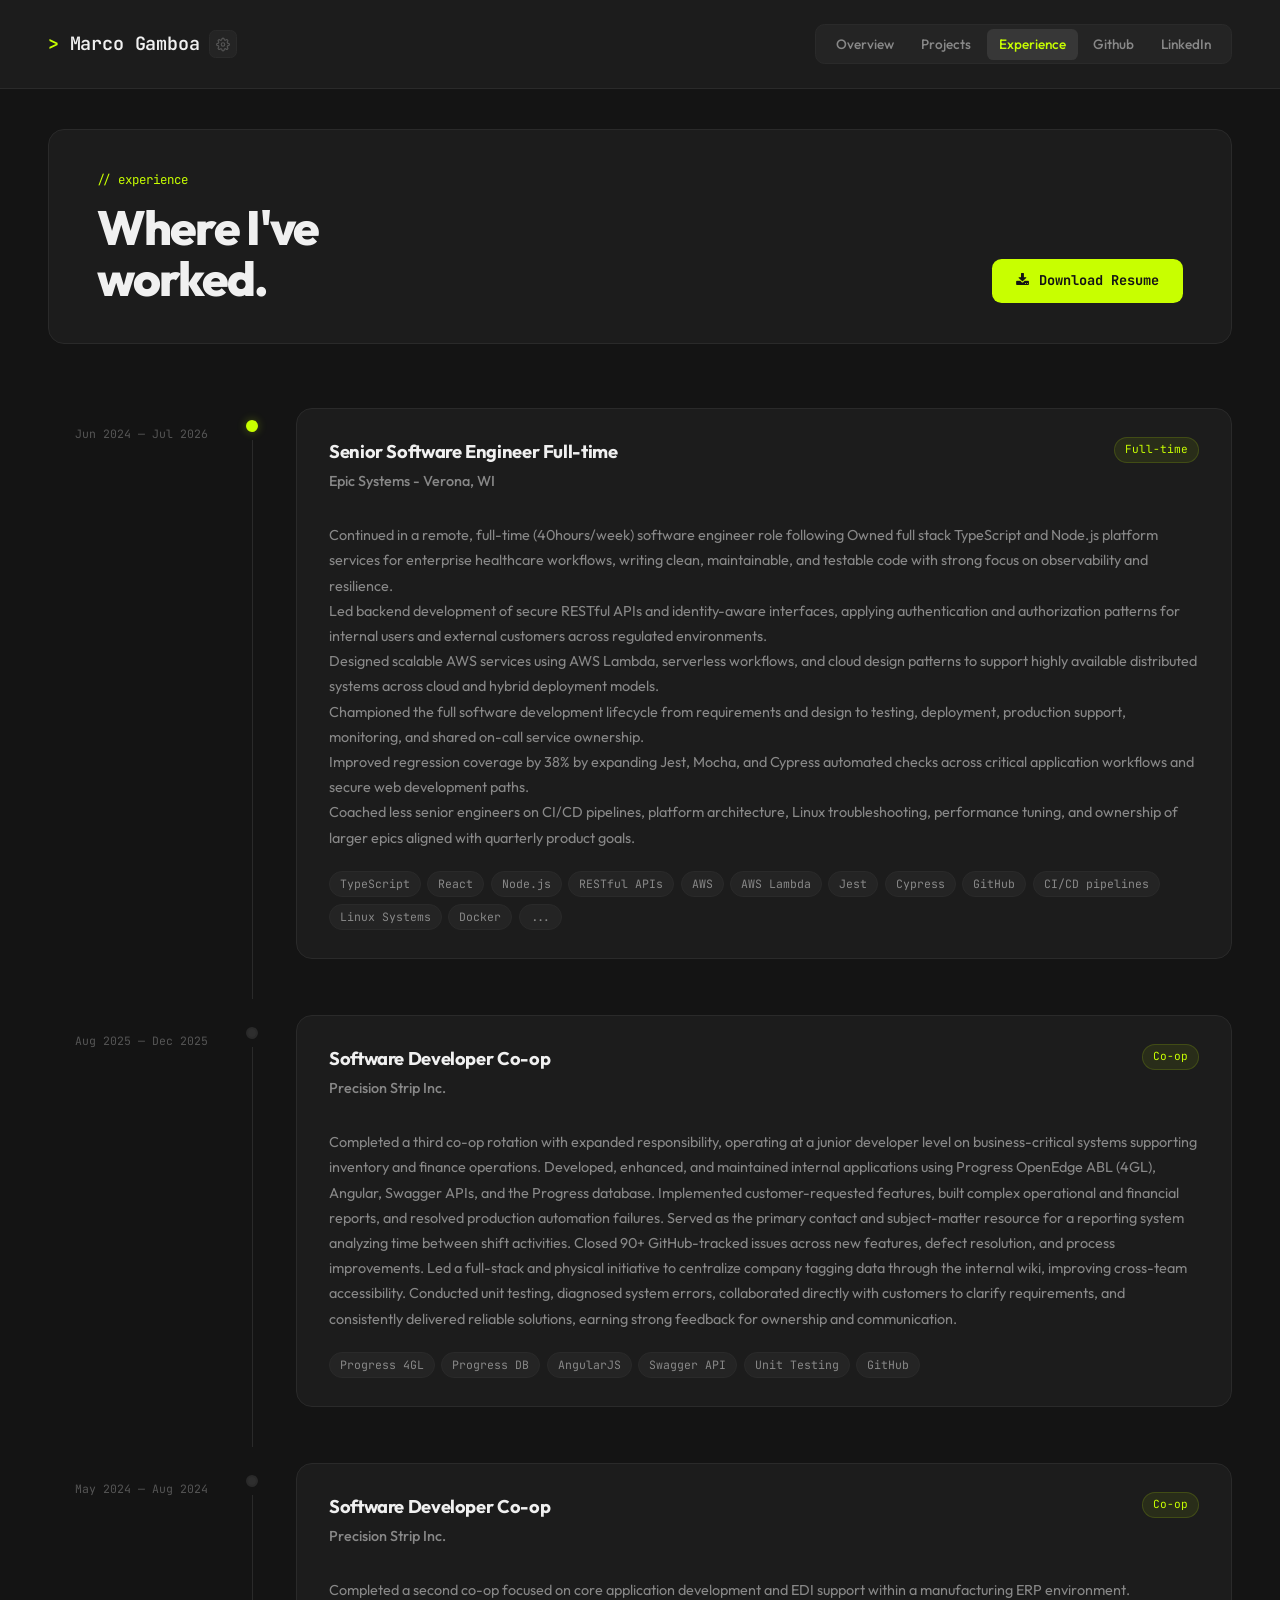
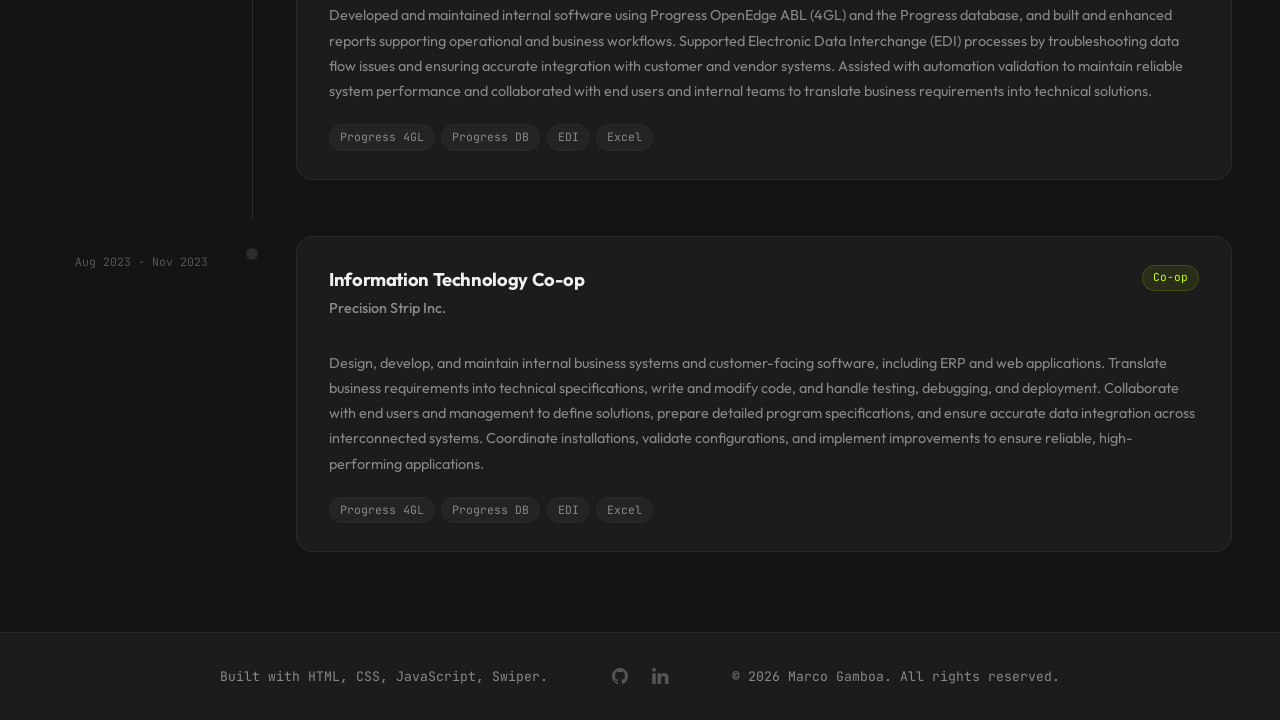
==== experience.html @ a01b095d "initial commit" ====
<!DOCTYPE html>
<html lang="en">
<head>
    <meta charset="UTF-8">
    <meta name="viewport" content="width=device-width, initial-scale=1.0">
    <title>Experience — Marco Gamboa</title>
    <link rel="stylesheet" href="reset.css">
    <link rel="stylesheet" href="style.css">
    <link rel="stylesheet" href="https://cdnjs.cloudflare.com/ajax/libs/font-awesome/4.7.0/css/font-awesome.min.css">
</head>
<body>
    <main>
        <header>
            <h1>Marco Gamboa</h1>
            <nav>
                <ul>
                    <li><a href="index.html">Overview</a></li>
                    <li><a href="projects.html">Projects</a></li>
                    <li><a href="experience.html" class="active">Experience</a></li>
                    <li><a href="https://github.com/techlabs53" target="_blank">Github</a></li>
                    <li><a href="https://www.linkedin.com/in/marco-gamboa-48a4343c7" target="_blank">LinkedIn</a></li>
                </ul>
            </nav>
        </header>

        <section class="experience-page">
            <div class="experience-intro">
                <div>
                    <p class="experience-label">// experience</p>
                    <h2 class="experience-heading">Where I've<br>worked.</h2>
                </div>
                <a href="resume.pdf" download class="resume-btn">
                    <i class="fa fa-download"></i> Download Resume
                </a>
            </div>

            <div class="timeline">

                <div class="timeline-item">
                    <div class="timeline-left">
                        <span class="timeline-date">Jun 2024 — Jul 2026</span>
                    </div>
                    <div class="timeline-connector">
                        <div class="timeline-dot current"></div>
                        <div class="timeline-line"></div>
                    </div>
                    <div class="timeline-right">
                        <div class="timeline-card">
                            <div class="timeline-card-header">
                                <div>
                                    <span class="timeline-date-mobile">Jun 2024 — Jul 2026</span>
                                    <h3 class="job-title">Senior Software Engineer Full-time</h3>
                                    <p class="job-company">Epic Systems - Verona, WI</p>
                                </div>
                                <span class="job-type">Full-time</span>
                            </div>
                            <p class="job-desc">
                                Continued in a remote, full-time (40hours/week) software engineer role following Owned full stack TypeScript and Node.js platform services for enterprise healthcare workflows, writing clean, maintainable, and testable code with strong focus on observability and resilience.
                                <br/>Led backend development of secure RESTful APIs and identity-aware interfaces, applying authentication and authorization patterns for internal users and external customers across regulated environments.
                                <br/>Designed scalable AWS services using AWS Lambda, serverless workflows, and cloud design patterns to support highly available distributed systems across cloud and hybrid deployment models.
                                <br/>Championed the full software development lifecycle from requirements and design to testing, deployment, production support, monitoring, and shared on-call service ownership.
                                <br/>Improved regression coverage by 38% by expanding Jest, Mocha, and Cypress automated checks across critical application workflows and secure web development paths.
                                <br/>Coached less senior engineers on CI/CD pipelines, platform architecture, Linux troubleshooting, performance tuning, and ownership of larger epics aligned with quarterly product goals.
                            </p>
                            <div class="job-tags">
                                <span class="job-tag">TypeScript</span>
                                <span class="job-tag">React</span>
                                <span class="job-tag">Node.js</span>
                                <span class="job-tag">RESTful APIs</span>
                                <span class="job-tag">AWS</span>
                                <span class="job-tag">AWS Lambda</span>
                                <span class="job-tag">Jest</span>
                                <span class="job-tag">Cypress</span>
                                <span class="job-tag">GitHub</span>
                                <span class="job-tag">CI/CD pipelines</span>
                                <span class="job-tag">Linux Systems</span>
                                <span class="job-tag">Docker</span>
                                <span class="job-tag">...</span>
                            </div>
                        </div>
                    </div>
                </div>

                <div class="timeline-item">
                    <div class="timeline-left">
                        <span class="timeline-date">Aug 2025 — Dec 2025</span>
                    </div>
                    <div class="timeline-connector">
                        <div class="timeline-dot"></div>
                        <div class="timeline-line"></div>
                    </div>
                    <div class="timeline-right">
                        <div class="timeline-card">
                            <div class="timeline-card-header">
                                <div>
                                    <span class="timeline-date-mobile">Aug 2025 — Dec 2025</span>
                                    <h3 class="job-title">Software Developer Co-op</h3>
                                    <p class="job-company">Precision Strip Inc.</p>
                                </div>
                                <span class="job-type">Co-op</span>
                            </div>
                            <p class="job-desc">
                                Completed a third co-op rotation with expanded responsibility, operating at a junior developer level on business-critical systems supporting inventory and finance operations. Developed, enhanced, and maintained internal applications using Progress OpenEdge ABL (4GL), Angular, Swagger APIs, and the Progress database. Implemented customer-requested features, built complex operational and financial reports, and resolved production automation failures. Served as the primary contact and subject-matter resource for a reporting system analyzing time between shift activities. Closed 90+ GitHub-tracked issues across new features, defect resolution, and process improvements. Led a full-stack and physical initiative to centralize company tagging data through the internal wiki, improving cross-team accessibility. Conducted unit testing, diagnosed system errors, collaborated directly with customers to clarify requirements, and consistently delivered reliable solutions, earning strong feedback for ownership and communication.
                            </p>
                            <div class="job-tags">
                                <span class="job-tag">Progress 4GL</span>
                                <span class="job-tag">Progress DB</span>
                                <span class="job-tag">AngularJS</span>
                                <span class="job-tag">Swagger API</span>
                                <span class="job-tag">Unit Testing</span>
                                <span class="job-tag">GitHub</span>
                            </div>
                        </div>
                    </div>
                </div>

                <div class="timeline-item">
                    <div class="timeline-left">
                        <span class="timeline-date">May 2024 — Aug 2024</span>
                    </div>
                    <div class="timeline-connector">
                        <div class="timeline-dot"></div>
                        <div class="timeline-line"></div>
                    </div>
                    <div class="timeline-right">
                        <div class="timeline-card">
                            <div class="timeline-card-header">
                                <div>
                                    <span class="timeline-date-mobile">May 2024 — Aug 2024</span>
                                    <h3 class="job-title">Software Developer Co-op</h3>
                                    <p class="job-company">Precision Strip Inc.</p>
                                </div>
                                <span class="job-type">Co-op</span>
                            </div>
                            <p class="job-desc">
                                Completed a second co-op focused on core application development and EDI support within a manufacturing ERP environment. Developed and maintained internal software using Progress OpenEdge ABL (4GL) and the Progress database, and built and enhanced reports supporting operational and business workflows. Supported Electronic Data Interchange (EDI) processes by troubleshooting data flow issues and ensuring accurate integration with customer and vendor systems. Assisted with automation validation to maintain reliable system performance and collaborated with end users and internal teams to translate business requirements into technical solutions.
                            </p>
                            <div class="job-tags">
                                <span class="job-tag">Progress 4GL</span>
                                <span class="job-tag">Progress DB</span>
                                <span class="job-tag">EDI</span>
                                <span class="job-tag">Excel</span>
                            </div>
                        </div>
                    </div>
                </div>

                <div class="timeline-item">
                    <div class="timeline-left">
                        <span class="timeline-date">Aug 2023 - Nov 2023</span>
                    </div>
                    <div class="timeline-connector">
                        <div class="timeline-dot"></div>
                        <div class="timeline-line"></div>
                    </div>
                    <div class="timeline-right">
                        <div class="timeline-card">
                            <div class="timeline-card-header">
                                <div>
                                    <span class="timeline-date-mobile">Aug 2023 - Nov 2023</span>
                                    <h3 class="job-title">Information Technology Co-op</h3>
                                    <p class="job-company">Precision Strip Inc.</p>
                                </div>
                                <span class="job-type">Co-op</span>
                            </div>
                            <p class="job-desc">
                                Design, develop, and maintain internal business systems and customer-facing software, including ERP and web applications. Translate business requirements into technical specifications, write and modify code, and handle testing, debugging, and deployment. Collaborate with end users and management to define solutions, prepare detailed program specifications, and ensure accurate data integration across interconnected systems. Coordinate installations, validate configurations, and implement improvements to ensure reliable, high-performing applications.
                            </p>
                            <div class="job-tags">
                                <span class="job-tag">Progress 4GL</span>
                                <span class="job-tag">Progress DB</span>
                                <span class="job-tag">EDI</span>
                                <span class="job-tag">Excel</span>
                            </div>
                        </div>
                    </div>
                </div>

            </div>
        </section>

        <footer>
            <span>Built with HTML, CSS, JavaScript, Swiper.</span>
            <div class="footer-socials">
                <a href="https://github.com/techlabs53" target="_blank"><i class="fa fa-github"></i></a>
                <a href="https://www.linkedin.com/in/marco-gamboa-48a4343c7" target="_blank"><i class="fa fa-linkedin"></i></a>
            </div>
            <span>© 2026 Marco Gamboa. All rights reserved.</span>
        </footer>
    </main>
    <script src="theme.js"></script>
</body>
</html>
---- style.css ----
/* google fonts */
@import url('https://fonts.googleapis.com/css2?family=JetBrains+Mono:wght@300;400;500;600;700&family=Outfit:wght@300;400;500;600;700;800&display=swap');

/* globals */
:root {
    --background:        #141414;
    --accent-primary:    #1c1c1c;
    --accent-secondary:  #242424;
    --accent-hover:      #2e2e2e;
    --accent-active:     #373737;
    --border:            #2a2a2a;
    --text-primary:      #f0f0f0;
    --text-secondary:    #888888;
    --text-muted:        #555555;
    --highlight:         #c8ff00;   /* sharp lime accent */
    --highlight-dim:     rgba(200, 255, 0, 0.08);
}
*, *::before, *::after { box-sizing: border-box; }

body {
    font-family: 'Outfit', sans-serif;
    background-color: var(--background);
    color: var(--text-primary);
    line-height: 1.6;
    -webkit-font-smoothing: antialiased;
}

/* page load fade */
main {
    animation: pageFade 0.4s ease both;
}
@keyframes pageFade {
    from { opacity: 0; transform: translateY(8px); }
    to   { opacity: 1; transform: translateY(0); }
}

/* header */
header {
    display: flex;
    justify-content: space-between;
    align-items: center;
    padding: 1.5rem 3rem;
    background-color: var(--accent-primary);
    border-bottom: 1px solid var(--border);
    position: sticky;
    top: 0;
    z-index: 100;
    backdrop-filter: blur(10px);
}

header h1 {
    font-family: 'JetBrains Mono', monospace;
    font-size: 1.15rem;
    font-weight: 600;
    letter-spacing: -0.01em;
    color: var(--text-primary);
}

header h1::before {
    content: '> ';
    color: var(--highlight);
}

header nav {
    background-color: var(--accent-secondary);
    padding: 0.4rem 0.5rem;
    border-radius: 0.6rem;
    border: 1px solid var(--border);
}

header ul {
    display: flex;
    gap: 0.2rem;
    align-items: center;
}

header a {
    color: var(--text-secondary);
    text-decoration: none;
    padding: 0.4rem 0.75rem;
    border-radius: 0.4rem;
    font-size: 0.85rem;
    font-weight: 500;
    transition: color 0.15s ease, background 0.15s ease;
}

header a:hover {
    color: var(--text-primary);
    background-color: var(--accent-hover);
}

header a.active {
    color: var(--highlight);
    background-color: var(--accent-active);
}

.header-left {
    display: flex;
    align-items: center;
    gap: 0.6rem;
}

.theme-settings-wrapper {
    position: relative;
}

.theme-settings-btn {
    display: flex;
    align-items: center;
    justify-content: center;
    width: 28px;
    height: 28px;
    border-radius: 0.4rem;
    border: 1px solid var(--border);
    background: var(--accent-secondary);
    color: var(--text-muted);
    cursor: pointer;
    transition: color 0.15s ease, background 0.15s ease, border-color 0.15s ease, transform 0.2s ease;
    flex-shrink: 0;
}

.theme-settings-btn:hover {
    color: var(--text-primary);
    background: var(--accent-hover);
    border-color: var(--text-muted);
}

.theme-settings-btn.active {
    color: var(--highlight);
    background: var(--highlight-dim);
    border-color: var(--highlight);
    transform: rotate(45deg);
}

.theme-panel {
    position: absolute;
    top: calc(100% + 10px);
    left: 0;
    background: var(--accent-primary);
    border: 1px solid var(--border);
    border-radius: 0.75rem;
    padding: 1rem;
    width: 210px;
    box-shadow: 0 16px 40px rgba(0,0,0,0.35);
    z-index: 999;
    opacity: 0;
    transform: translateY(-6px) scale(0.97);
    pointer-events: none;
    transition: opacity 0.18s ease, transform 0.18s ease;
}

.theme-panel.open {
    opacity: 1;
    transform: translateY(0) scale(1);
    pointer-events: all;
}

.theme-panel-label {
    font-family: 'JetBrains Mono', monospace;
    font-size: 0.68rem;
    color: var(--highlight);
    letter-spacing: 0.08em;
    margin-bottom: 0.75rem;
}

.theme-options {
    display: flex;
    flex-direction: column;
    gap: 0.3rem;
}

.theme-option {
    display: flex;
    align-items: center;
    gap: 0.75rem;
    width: 100%;
    padding: 0.55rem 0.65rem;
    border-radius: 0.5rem;
    border: 1px solid transparent;
    background: none;
    cursor: pointer;
    text-align: left;
    transition: background 0.15s ease, border-color 0.15s ease;
    color: var(--text-secondary);
}

.theme-option:hover {
    background: var(--accent-hover);
    color: var(--text-primary);
}

.theme-option.active {
    background: var(--highlight-dim);
    border-color: rgba(200, 255, 0, 0.2);
    color: var(--highlight);
}

.theme-option-icon {
    font-size: 0.95rem;
    width: 18px;
    text-align: center;
    flex-shrink: 0;
    font-family: 'JetBrains Mono', monospace;
    color: inherit;
}

.theme-option-text {
    display: flex;
    flex-direction: column;
    gap: 0.1rem;
}

.theme-option-name {
    font-size: 0.83rem;
    font-weight: 600;
    color: inherit;
    font-family: 'Outfit', sans-serif;
    line-height: 1;
}

.theme-option-desc {
    font-size: 0.68rem;
    color: var(--text-muted);
    font-family: 'JetBrains Mono', monospace;
    letter-spacing: 0.02em;
}

/* about me */
.about-me {
    background-color: var(--accent-primary);
    display: flex;
    align-items: center;
    gap: 4rem;
    margin: 2.5rem 3rem;
    padding: 3rem;
    border-radius: 1rem;
    border: 1px solid var(--border);
}

.about-me img {
    background-color: var(--accent-secondary);
    border-radius: 50%;
    padding: 0.75rem;
    width: 250px;
    height: 250px;
    object-fit: cover;
    flex-shrink: 0;
    border: 2px solid var(--border);
    transition: border-color 0.2s;
}

.about-me-text {
    display: flex;
    flex-direction: column;
    gap: 1rem;
}

.about-me-text h2 {
    font-size: 3rem;
    font-weight: 700;
    letter-spacing: -0.02em;

}

.about-me-text p {
    font-size: 1.25rem;
    color: var(--text-secondary);
    line-height: 1.7;
    margin-bottom: 0;
}

/* skills */
.skills {
    background-color: var(--accent-primary);
    margin: 0 3rem 2.5rem;
    padding: 1.75rem 2rem;
    border-radius: 1rem;
    border: 1px solid var(--border);
}

.skills ul {
    background-color: var(--accent-secondary);
    display: flex;
    justify-content: space-between;
    align-items: center;
    list-style: none;
    padding: 1rem 1.5rem;
    border-radius: 0.75rem;
    font-size: 1.1rem;
    font-family: 'JetBrains Mono', monospace;
    color: var(--highlight);
    border: 1px solid var(--border);
}

.skills img {
    height: 44px;
    padding: 0.5rem;
    border-radius: 0.6rem;
    transition: background 0.15s ease, transform 0.15s ease;
    filter: grayscale(20%);
}

.skills img:hover {
    background-color: var(--accent-hover);
    transform: translateY(-2px);
    filter: grayscale(0%);
}

/* project overview */
.project-overview {
    background-color: var(--accent-primary);
    display: flex;
    justify-content: center;
    align-items: center;
    margin: 0 3rem 2.5rem;
    padding: 2.5rem;
    border-radius: 1rem;
    border: 1px solid var(--border);
}

.project-slider { margin: 0; padding: 0; box-sizing: border-box; }

.card-wrapper {
    margin: 0 60px 35px;
    padding: 20px 10px;
    overflow: hidden;
}

.card-list .card-item { list-style: none; }

.card-list .card-item .card-link {
    user-select: none;
    display: block;
    background-color: var(--accent-secondary);
    padding: 18px;
    border-radius: 14px;
    text-decoration: none;
    border: 1px solid var(--border);
    transition: border-color 0.2s ease, transform 0.2s ease, box-shadow 0.2s ease;
}

.card-list .card-item .card-link:hover {
    border-color: var(--text-secondary);
    transform: translateY(-3px);
    box-shadow: 0 12px 30px rgba(0,0,0,0.3);
}

.card-list .card-link .card-image {
    width: 100%;
    aspect-ratio: 16 / 9;
    object-fit: cover;
    border-radius: 10px;
}

.card-list .card-link .badges {
    display: flex;
    gap: 0.4rem;
    flex-wrap: wrap;
}

.card-list .card-link .badge,
.badge {
    color: var(--text-secondary);
    padding: 5px 12px;
    font-size: 0.78rem;
    font-weight: 500;
    margin: 14px 0 16px;
    background: var(--accent-hover);
    width: fit-content;
    border-radius: 50px;
    border: 1px solid var(--border);
    font-family: 'JetBrains Mono', monospace;
}

.card-list .card-link .card-title {
    font-size: 1.05rem;
    color: var(--text-primary);
    font-weight: 600;
    letter-spacing: -0.01em;
}

.card-list .card-link .card-button {
    display: flex;
    justify-content: center;
    align-items: center;
    font-size: 1.1rem;
    height: 34px;
    width: 34px;
    color: var(--text-secondary);
    border-radius: 50%;
    margin: 20px 0 4px;
    background: none;
    cursor: pointer;
    border: 1.5px solid var(--text-muted);
    transform: rotate(-45deg);
    transition: all 0.25s ease;
}

.card-list .card-link:hover .card-button {
    color: var(--background);
    background: var(--highlight);
    border-color: var(--highlight);
}

.card-wrapper .swiper-pagination-bullet {
    height: 8px;
    width: 8px;
    opacity: 0.4;
    background: var(--text-secondary);
    transition: opacity 0.2s, width 0.2s;
}

.card-wrapper .swiper-pagination-bullet-active {
    opacity: 1;
    width: 20px;
    border-radius: 4px;
    background: var(--text-primary);
}

.card-wrapper .swiper-slider-button {
    color: var(--text-secondary);
    opacity: 0.5;
    padding: 0.3rem;
    transition: 0.2s ease;
    border-radius: 0.5rem;
}

.card-wrapper .swiper-slider-button:hover {
    color: var(--highlight);
    opacity: 1;
    background-color: var(--accent-hover);
}

.card-wrapper .swiper-slider-button:active {
    scale: 0.9;
}

/* projects page */
.projects-layout {
    display: grid;
    grid-template-columns: 220px 1fr;
    gap: 0;
    margin: 2.5rem 3rem;
    align-items: start;
}

.projects-sidebar {
    position: sticky;
    top: 80px;
    background: var(--accent-primary);
    border: 1px solid var(--border);
    border-radius: 1rem;
    padding: 1.75rem 1.5rem;
    margin-right: 2rem;
}

.sidebar-label {
    font-family: 'JetBrains Mono', monospace;
    font-size: 0.72rem;
    color: var(--highlight);
    letter-spacing: 0.08em;
    margin-bottom: 1.25rem;
    margin-bottom: 1rem;
}

.project-nav {
    display: flex;
    flex-direction: column;
    gap: 0.25rem;
}

.project-nav-link {
    display: flex;
    align-items: center;
    gap: 0.75rem;
    padding: 0.55rem 0.75rem;
    border-radius: 0.5rem;
    text-decoration: none;
    color: var(--text-secondary);
    font-size: 0.85rem;
    font-weight: 500;
    transition: all 0.15s ease;
    border: 1px solid transparent;
}

.project-nav-link:hover {
    background: var(--accent-hover);
    color: var(--text-primary);
}

.project-nav-link.active {
    background: var(--highlight-dim);
    color: var(--highlight);
    border-color: rgba(200, 255, 0, 0.15);
}

.nav-index {
    font-family: 'JetBrains Mono', monospace;
    font-size: 0.7rem;
    color: var(--text-muted);
    flex-shrink: 0;
}

.project-nav-link.active .nav-index {
    color: var(--highlight);
    opacity: 0.7;
}

.projects-content {
    display: flex;
    flex-direction: column;
    gap: 1.5rem;
}

.project-section {
    background: var(--accent-primary);
    border: 1px solid var(--border);
    border-radius: 1rem;
    padding: 2.5rem;
    scroll-margin-top: 90px;
    transition: border-color 0.2s;
}

.project-section:hover {
    border-color: var(--accent-hover);
}

.project-section-header {
    margin-bottom: 2rem;
}

.project-meta {
    display: flex;
    align-items: center;
    gap: 1rem;
    margin-bottom: 1rem;
}

.project-index {
    font-family: 'JetBrains Mono', monospace;
    font-size: 0.78rem;
    color: var(--highlight);
    background: var(--highlight-dim);
    padding: 3px 10px;
    border-radius: 50px;
    border: 1px solid rgba(200,255,0,0.15);
}

.project-section-title {
    font-size: 2.4rem;
    font-weight: 800;
    letter-spacing: -0.04em;
    line-height: 1.05;
    margin-bottom: 0.9rem;
}

.project-section-desc {
    color: var(--text-secondary);
    font-size: 0.95rem;
    line-height: 1.7;
    max-width: 520px;
    margin-bottom: 1.5rem;
}

.project-link-btn {
    display: inline-flex;
    align-items: center;
    gap: 0.5rem;
    padding: 0.55rem 1.25rem;
    background: var(--highlight);
    color: var(--background);
    font-weight: 700;
    font-size: 0.85rem;
    border-radius: 0.5rem;
    text-decoration: none;
    transition: opacity 0.15s ease, transform 0.15s ease;
    font-family: 'JetBrains Mono', monospace;
}

.project-link-btn:hover {
    opacity: 0.85;
    transform: translateY(-1px);
}

.project-section-body {
    display: grid;
    grid-template-columns: 220px 1fr;
    gap: 2.5rem;
    padding-top: 1.5rem;
    border-top: 1px solid var(--border);
}

.project-stack h3 {
    font-family: 'JetBrains Mono', monospace;
    font-size: 0.75rem;
    color: var(--highlight);
    letter-spacing: 0.06em;
    margin-bottom: 1rem;
}

.project-stack ul {
    display: flex;
    flex-direction: column;
    gap: 0.6rem;
    list-style: none;
}

.project-stack li {
    font-size: 0.82rem;
    color: var(--text-secondary);
    display: flex;
    flex-direction: column;
    gap: 0.15rem;
}

.stack-label {
    font-family: 'JetBrains Mono', monospace;
    font-size: 0.68rem;
    color: var(--text-muted);
    text-transform: uppercase;
    letter-spacing: 0.06em;
}

.project-writeup {
    display: flex;
    flex-direction: column;
    gap: 1.5rem;
}

.writeup-block h3 {
    font-size: 0.82rem;
    font-weight: 700;
    text-transform: uppercase;
    letter-spacing: 0.1em;
    color: var(--text-muted);
    margin-bottom: 0.5rem;
    font-family: 'JetBrains Mono', monospace;
}

.writeup-block p {
    color: var(--text-secondary);
    font-size: 0.92rem;
    line-height: 1.75;
    margin-bottom: 0;
}

.project-placeholder {
    border-style: dashed;
    min-height: 140px;
    display: flex;
    align-items: center;
    justify-content: center;
}

.placeholder-inner {
    text-align: center;
    display: flex;
    flex-direction: column;
    align-items: center;
    gap: 0.5rem;
}

.placeholder-inner p {
    color: var(--text-muted);
    font-size: 0.85rem;
    font-family: 'JetBrains Mono', monospace;
    margin: 0;
}

/* experience page */
.experience-page {
    margin: 2.5rem 3rem;
}

.experience-intro {
    display: flex;
    justify-content: space-between;
    align-items: flex-end;
    margin-bottom: 3rem;
    padding: 2.5rem 3rem;
    background: var(--accent-primary);
    border: 1px solid var(--border);
    border-radius: 1rem;
}

.experience-label {
    font-family: 'JetBrains Mono', monospace;
    font-size: 0.78rem;
    color: var(--highlight);
    margin-bottom: 0.75rem;
}

.experience-heading {
    font-size: 3rem;
    font-weight: 800;
    letter-spacing: -0.04em;
    line-height: 1.05;
    margin-bottom: 0;
}

.resume-btn {
    display: inline-flex;
    align-items: center;
    gap: 0.6rem;
    padding: 0.7rem 1.5rem;
    background: var(--highlight);
    color: var(--background);
    font-weight: 700;
    font-size: 0.85rem;
    border-radius: 0.6rem;
    text-decoration: none;
    font-family: 'JetBrains Mono', monospace;
    white-space: nowrap;
    transition: opacity 0.15s, transform 0.15s;
    flex-shrink: 0;
}

.resume-btn:hover {
    opacity: 0.85;
    transform: translateY(-2px);
}

.timeline {
    display: flex;
    flex-direction: column;
    gap: 0;
}

.timeline-item {
    display: grid;
    grid-template-columns: 160px 40px 1fr;
    gap: 0 1.5rem;
    min-height: 80px;
}

.timeline-left {
    padding-top: 1.75rem;
    text-align: right;
}

.timeline-date {
    font-family: 'JetBrains Mono', monospace;
    font-size: 0.72rem;
    color: var(--text-muted);
    line-height: 1.5;
}

.timeline-date-mobile {
    display: none;
}

.timeline-connector {
    display: flex;
    flex-direction: column;
    align-items: center;
    padding-top: 1.75rem;
}

.timeline-dot {
    width: 12px;
    height: 12px;
    border-radius: 50%;
    background: var(--accent-hover);
    border: 2px solid var(--border);
    flex-shrink: 0;
    margin-bottom: 8px;
    transition: border-color 0.2s, background 0.2s;
}

.timeline-dot.current {
    background: var(--highlight);
    border-color: var(--highlight);
    box-shadow: 0 0 10px rgba(200,255,0,0.3);
}

.timeline-line {
    flex: 1;
    width: 1px;
    background: var(--border);
    min-height: 60px;
}

.timeline-item:last-child .timeline-line {
    display: none;
}

.timeline-right {
    padding: 1rem 0 2.5rem;
}

.timeline-card {
    background: var(--accent-primary);
    border: 1px solid var(--border);
    border-radius: 1rem;
    padding: 1.75rem 2rem;
    transition: border-color 0.2s ease, transform 0.2s ease;
}

.timeline-card:hover {
    border-color: var(--accent-active);
    transform: translateX(4px);
}

.timeline-card-header {
    display: flex;
    justify-content: space-between;
    align-items: flex-start;
    margin-bottom: 1rem;
}

.job-title {
    font-size: 1.15rem;
    font-weight: 700;
    letter-spacing: -0.02em;
    margin-bottom: 0.2rem;
}

.job-company {
    color: var(--text-secondary);
    font-size: 0.9rem;
    font-weight: 500;
}

.job-type {
    font-family: 'JetBrains Mono', monospace;
    font-size: 0.7rem;
    color: var(--highlight);
    background: var(--highlight-dim);
    border: 1px solid rgba(200,255,0,0.15);
    padding: 3px 10px;
    border-radius: 50px;
    white-space: nowrap;
}

.job-desc {
    color: var(--text-secondary);
    font-size: 0.9rem;
    line-height: 1.75;
    margin-bottom: 1.25rem;
}

.job-tags {
    display: flex;
    gap: 0.4rem;
    flex-wrap: wrap;
}

.job-tag {
    font-family: 'JetBrains Mono', monospace;
    font-size: 0.72rem;
    color: var(--text-secondary);
    background: var(--accent-secondary);
    border: 1px solid var(--border);
    padding: 3px 10px;
    border-radius: 50px;
}

/* footer */
footer {
    background-color: var(--accent-primary);
    border-top: 1px solid var(--border);
    display: flex;
    justify-content: center;
    align-items: center;
    gap: 4rem;
    padding: 1.75rem;
    color: var(--text-secondary);
    font-size: 0.82rem;
    font-family: 'JetBrains Mono', monospace;
    margin-top: 2rem;
}

/* hide highlighting footer text when clicking button */
footer span::selection {
    background-color: var(--accent-primary);
}

.footer-socials {
    display: flex;
    gap: 1.5rem;
    font-size: 1.2rem;
}

.footer-socials a {
    color: var(--text-muted);
    transition: color 0.15s;
}

.footer-socials a:hover { 
    color: var(--text-primary); 
}

/* mobile */
@media (max-width: 750px) {
    /* header */
    header {
        display: flex;
        flex-direction: column;
        align-items: flex-start;
        gap: 0.75rem;
        padding: 1rem 1.25rem;
    }

    header a {
        font-size: 0.8rem;
        padding: 0.4rem 0.6rem;
    }

    /* about Me */
    .about-me {
        flex-direction: column;
        align-items: center;
        text-align: center;
        gap: 1.75rem;
        margin: 1.25rem 1rem;
        padding: 2rem 1.5rem;
    }

    .about-me img {
        width: 160px;
        height: 160px;
    }

    .about-me-text h2 {
        font-size: 2rem;
    }

    .about-me-text p {
        font-size: 1rem;
    }

    /* skills */
    .skills {
        margin: 0 1rem 1.25rem;
        padding: 1.25rem 1rem;
    }

    .skills ul {
        overflow: auto;
        gap: 0.25rem;
        padding: 1rem;
    }

    .skills img {
        height: 36px;
    }

    /* project overview */
    .project-overview {
        margin: 0 1rem 1.25rem;
        padding: 1.5rem 0.75rem;
    }

    .card-wrapper {
        margin: 0 40px 30px;
    }

    .card-list .card-link .badge {
        font-size: .65rem;
        padding: 3px 6px;
        margin: 14px 0 16px;
    }

    /* projects page */
    .projects-layout {
        grid-template-columns: 1fr;
        margin: 1.25rem 1rem;
        gap: 1rem;
    }

    .projects-sidebar {
        position: static;
        margin-right: 0;
        margin-bottom: 0;
    }

    .project-nav {
        flex-direction: row;
        flex-wrap: wrap;
        gap: 0.4rem;
    }

    .project-nav-link {
        font-size: 0.78rem;
        padding: 0.4rem 0.6rem;
    }

    .project-section {
        padding: 1.75rem 1.25rem;
    }

    .project-section-title {
        font-size: 1.8rem;
    }

    .project-section-body {
        grid-template-columns: 1fr;
        gap: 1.5rem;
    }

    /* experience page */
    .experience-page {
        margin: 1.25rem 1rem;
    }

    .experience-intro {
        flex-direction: column;
        align-items: flex-start;
        gap: 1.25rem;
        padding: 1.5rem 1.25rem;
        margin-bottom: 2rem;
    }

    .experience-heading {
        font-size: 2.2rem;
    }

    .resume-btn {
        justify-content: center;
    }

    .timeline-item {
        display: grid;
        grid-template-columns: 28px 1fr;
        grid-template-rows: auto;
        gap: 0 1rem;
        min-height: unset;
    }

    /* hide the date on the left */
    .timeline-left {
        display: none;
    }

    .timeline-connector {
        grid-column: 1;
        grid-row: 1;
        padding-top: 1.5rem;
        align-items: center;
    }

    .timeline-right {
        grid-column: 2;
        grid-row: 1;
        padding: 0.75rem 0 2rem;
    }

    /* show date inside each card */
    .timeline-date-mobile {
        display: block;
        font-family: 'JetBrains Mono', monospace;
        font-size: 0.68rem;
        color: var(--text-muted);
        margin-bottom: 0.9rem;
        letter-spacing: 0.02em;
    }

    .timeline-card {
        padding: 1.25rem;
    }

    .timeline-card-header {
        flex-direction: column;
        gap: 0.5rem;
        align-items: flex-start;
    }

    .timeline-dot {
        width: 10px;
        height: 10px;
    }

    /* footer */
    footer {
        flex-direction: column;
        gap: 1rem;
        text-align: center;
        padding: 1.5rem 1rem;
    }
}
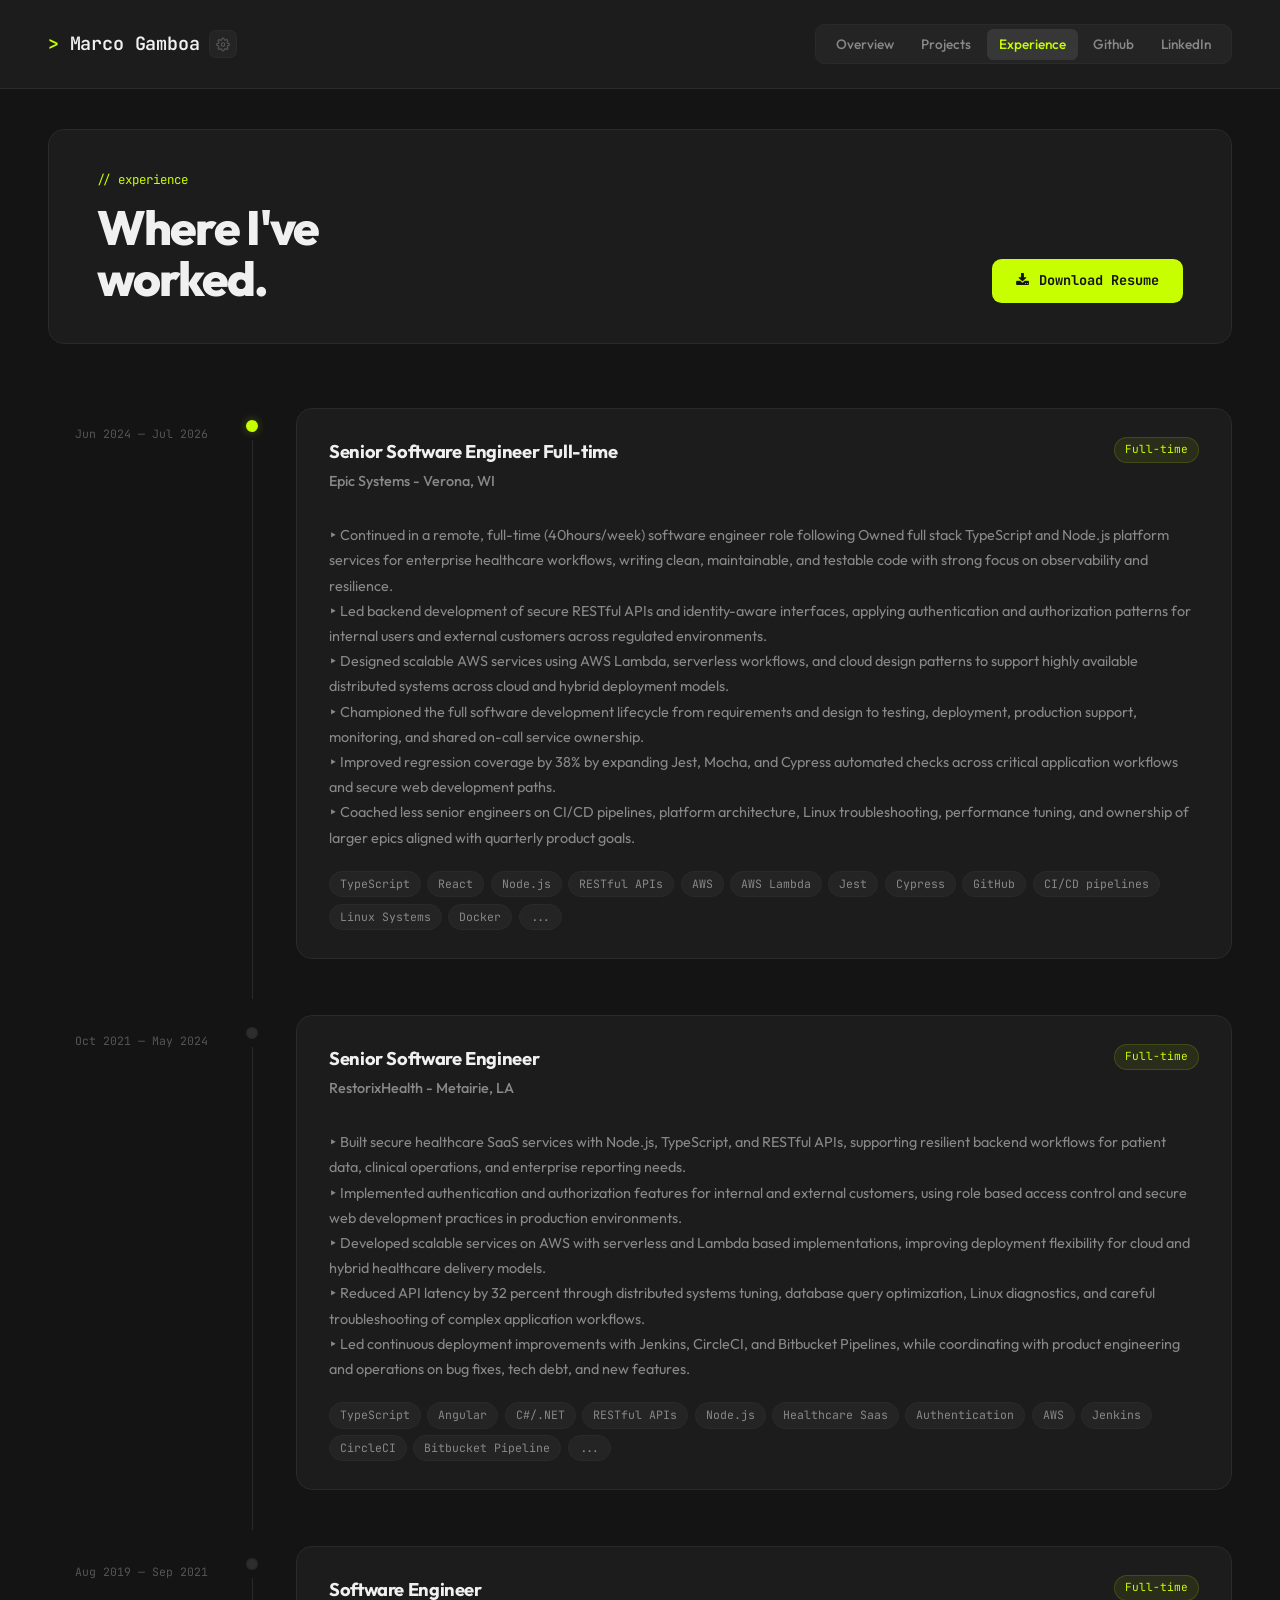
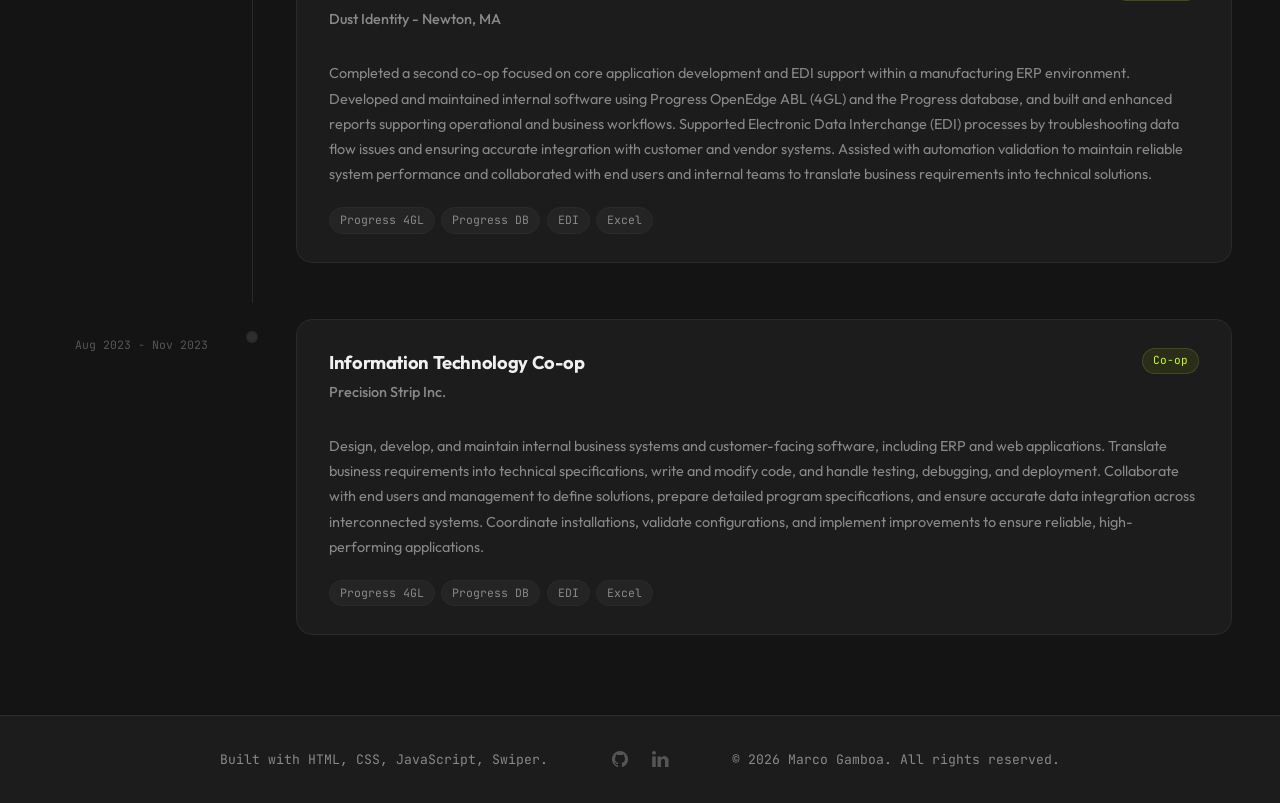
==== commit 344f9fa8: "experience update" ====
--- a/experience.html
+++ b/experience.html
@@ -55,12 +55,12 @@
                                 <span class="job-type">Full-time</span>
                             </div>
                             <p class="job-desc">
-                                Continued in a remote, full-time (40hours/week) software engineer role following Owned full stack TypeScript and Node.js platform services for enterprise healthcare workflows, writing clean, maintainable, and testable code with strong focus on observability and resilience.
-                                <br/>Led backend development of secure RESTful APIs and identity-aware interfaces, applying authentication and authorization patterns for internal users and external customers across regulated environments.
-                                <br/>Designed scalable AWS services using AWS Lambda, serverless workflows, and cloud design patterns to support highly available distributed systems across cloud and hybrid deployment models.
-                                <br/>Championed the full software development lifecycle from requirements and design to testing, deployment, production support, monitoring, and shared on-call service ownership.
-                                <br/>Improved regression coverage by 38% by expanding Jest, Mocha, and Cypress automated checks across critical application workflows and secure web development paths.
-                                <br/>Coached less senior engineers on CI/CD pipelines, platform architecture, Linux troubleshooting, performance tuning, and ownership of larger epics aligned with quarterly product goals.
+                                ‣  Continued in a remote, full-time (40hours/week) software engineer role following Owned full stack TypeScript and Node.js platform services for enterprise healthcare workflows, writing clean, maintainable, and testable code with strong focus on observability and resilience.
+                                <br/>‣  Led backend development of secure RESTful APIs and identity-aware interfaces, applying authentication and authorization patterns for internal users and external customers across regulated environments.
+                                <br/>‣  Designed scalable AWS services using AWS Lambda, serverless workflows, and cloud design patterns to support highly available distributed systems across cloud and hybrid deployment models.
+                                <br/>‣  Championed the full software development lifecycle from requirements and design to testing, deployment, production support, monitoring, and shared on-call service ownership.
+                                <br/>‣  Improved regression coverage by 38% by expanding Jest, Mocha, and Cypress automated checks across critical application workflows and secure web development paths.
+                                <br/>‣  Coached less senior engineers on CI/CD pipelines, platform architecture, Linux troubleshooting, performance tuning, and ownership of larger epics aligned with quarterly product goals.
                             </p>
                             <div class="job-tags">
                                 <span class="job-tag">TypeScript</span>
@@ -83,7 +83,7 @@
 
                 <div class="timeline-item">
                     <div class="timeline-left">
-                        <span class="timeline-date">Aug 2025 — Dec 2025</span>
+                        <span class="timeline-date">Oct 2021 — May 2024</span>
                     </div>
                     <div class="timeline-connector">
                         <div class="timeline-dot"></div>
@@ -93,30 +93,40 @@
                         <div class="timeline-card">
                             <div class="timeline-card-header">
                                 <div>
-                                    <span class="timeline-date-mobile">Aug 2025 — Dec 2025</span>
-                                    <h3 class="job-title">Software Developer Co-op</h3>
-                                    <p class="job-company">Precision Strip Inc.</p>
-                                </div>
-                                <span class="job-type">Co-op</span>
-                            </div>
-                            <p class="job-desc">
-                                Completed a third co-op rotation with expanded responsibility, operating at a junior developer level on business-critical systems supporting inventory and finance operations. Developed, enhanced, and maintained internal applications using Progress OpenEdge ABL (4GL), Angular, Swagger APIs, and the Progress database. Implemented customer-requested features, built complex operational and financial reports, and resolved production automation failures. Served as the primary contact and subject-matter resource for a reporting system analyzing time between shift activities. Closed 90+ GitHub-tracked issues across new features, defect resolution, and process improvements. Led a full-stack and physical initiative to centralize company tagging data through the internal wiki, improving cross-team accessibility. Conducted unit testing, diagnosed system errors, collaborated directly with customers to clarify requirements, and consistently delivered reliable solutions, earning strong feedback for ownership and communication.
-                            </p>
-                            <div class="job-tags">
-                                <span class="job-tag">Progress 4GL</span>
-                                <span class="job-tag">Progress DB</span>
-                                <span class="job-tag">AngularJS</span>
-                                <span class="job-tag">Swagger API</span>
-                                <span class="job-tag">Unit Testing</span>
-                                <span class="job-tag">GitHub</span>
-                            </div>
-                        </div>
-                    </div>
-                </div>
-
-                <div class="timeline-item">
-                    <div class="timeline-left">
-                        <span class="timeline-date">May 2024 — Aug 2024</span>
+                                    <span class="timeline-date-mobile">Oct 2021 — May 2024</span>
+                                    <h3 class="job-title">Senior Software Engineer</h3>
+                                    <p class="job-company">RestorixHealth - Metairie, LA</p>
+                                </div>
+                                <span class="job-type">Full-time</span>
+                            </div>
+                            <p class="job-desc">
+                                ‣  Built secure healthcare SaaS services with Node.js, TypeScript, and RESTful APIs, supporting resilient backend workflows for patient data, clinical operations, and enterprise reporting needs.
+                                <br/>‣  Implemented authentication and authorization features for internal and external customers, using role based access control and secure web development practices in production environments.
+                                <br/>‣  Developed scalable services on AWS with serverless and Lambda based implementations, improving deployment flexibility for cloud and hybrid healthcare delivery models.
+                                <br/>‣  Reduced API latency by 32 percent through distributed systems tuning, database query optimization, Linux diagnostics, and careful troubleshooting of complex application workflows.
+                                <br/>‣  Led continuous deployment improvements with Jenkins, CircleCI, and Bitbucket Pipelines, while coordinating with product engineering and operations on bug fixes, tech debt, and new features.
+                            </p>
+                            <div class="job-tags">
+                                <span class="job-tag">TypeScript</span>
+                                <span class="job-tag">Angular</span>
+                                <span class="job-tag">C#/.NET</span>
+                                <span class="job-tag">RESTful APIs</span>
+                                <span class="job-tag">Node.js</span>
+                                <span class="job-tag">Healthcare Saas</span>
+                                <span class="job-tag">Authentication</span>
+                                <span class="job-tag">AWS</span>
+                                <span class="job-tag">Jenkins</span>
+                                <span class="job-tag">CircleCI</span>
+                                <span class="job-tag">Bitbucket Pipeline</span>
+                                <span class="job-tag">...</span>
+                            </div>
+                        </div>
+                    </div>
+                </div>
+
+                <div class="timeline-item">
+                    <div class="timeline-left">
+                        <span class="timeline-date">Aug 2019 — Sep 2021</span>
                     </div>
                     <div class="timeline-connector">
                         <div class="timeline-dot"></div>
@@ -126,11 +136,11 @@
                         <div class="timeline-card">
                             <div class="timeline-card-header">
                                 <div>
-                                    <span class="timeline-date-mobile">May 2024 — Aug 2024</span>
-                                    <h3 class="job-title">Software Developer Co-op</h3>
-                                    <p class="job-company">Precision Strip Inc.</p>
-                                </div>
-                                <span class="job-type">Co-op</span>
+                                    <span class="timeline-date-mobile">Aug 2019 — Sep 2021</span>
+                                    <h3 class="job-title">Software Engineer</h3>
+                                    <p class="job-company">Dust Identity - Newton, MA</p>
+                                </div>
+                                <span class="job-type">Full-time</span>
                             </div>
                             <p class="job-desc">
                                 Completed a second co-op focused on core application development and EDI support within a manufacturing ERP environment. Developed and maintained internal software using Progress OpenEdge ABL (4GL) and the Progress database, and built and enhanced reports supporting operational and business workflows. Supported Electronic Data Interchange (EDI) processes by troubleshooting data flow issues and ensuring accurate integration with customer and vendor systems. Assisted with automation validation to maintain reliable system performance and collaborated with end users and internal teams to translate business requirements into technical solutions.
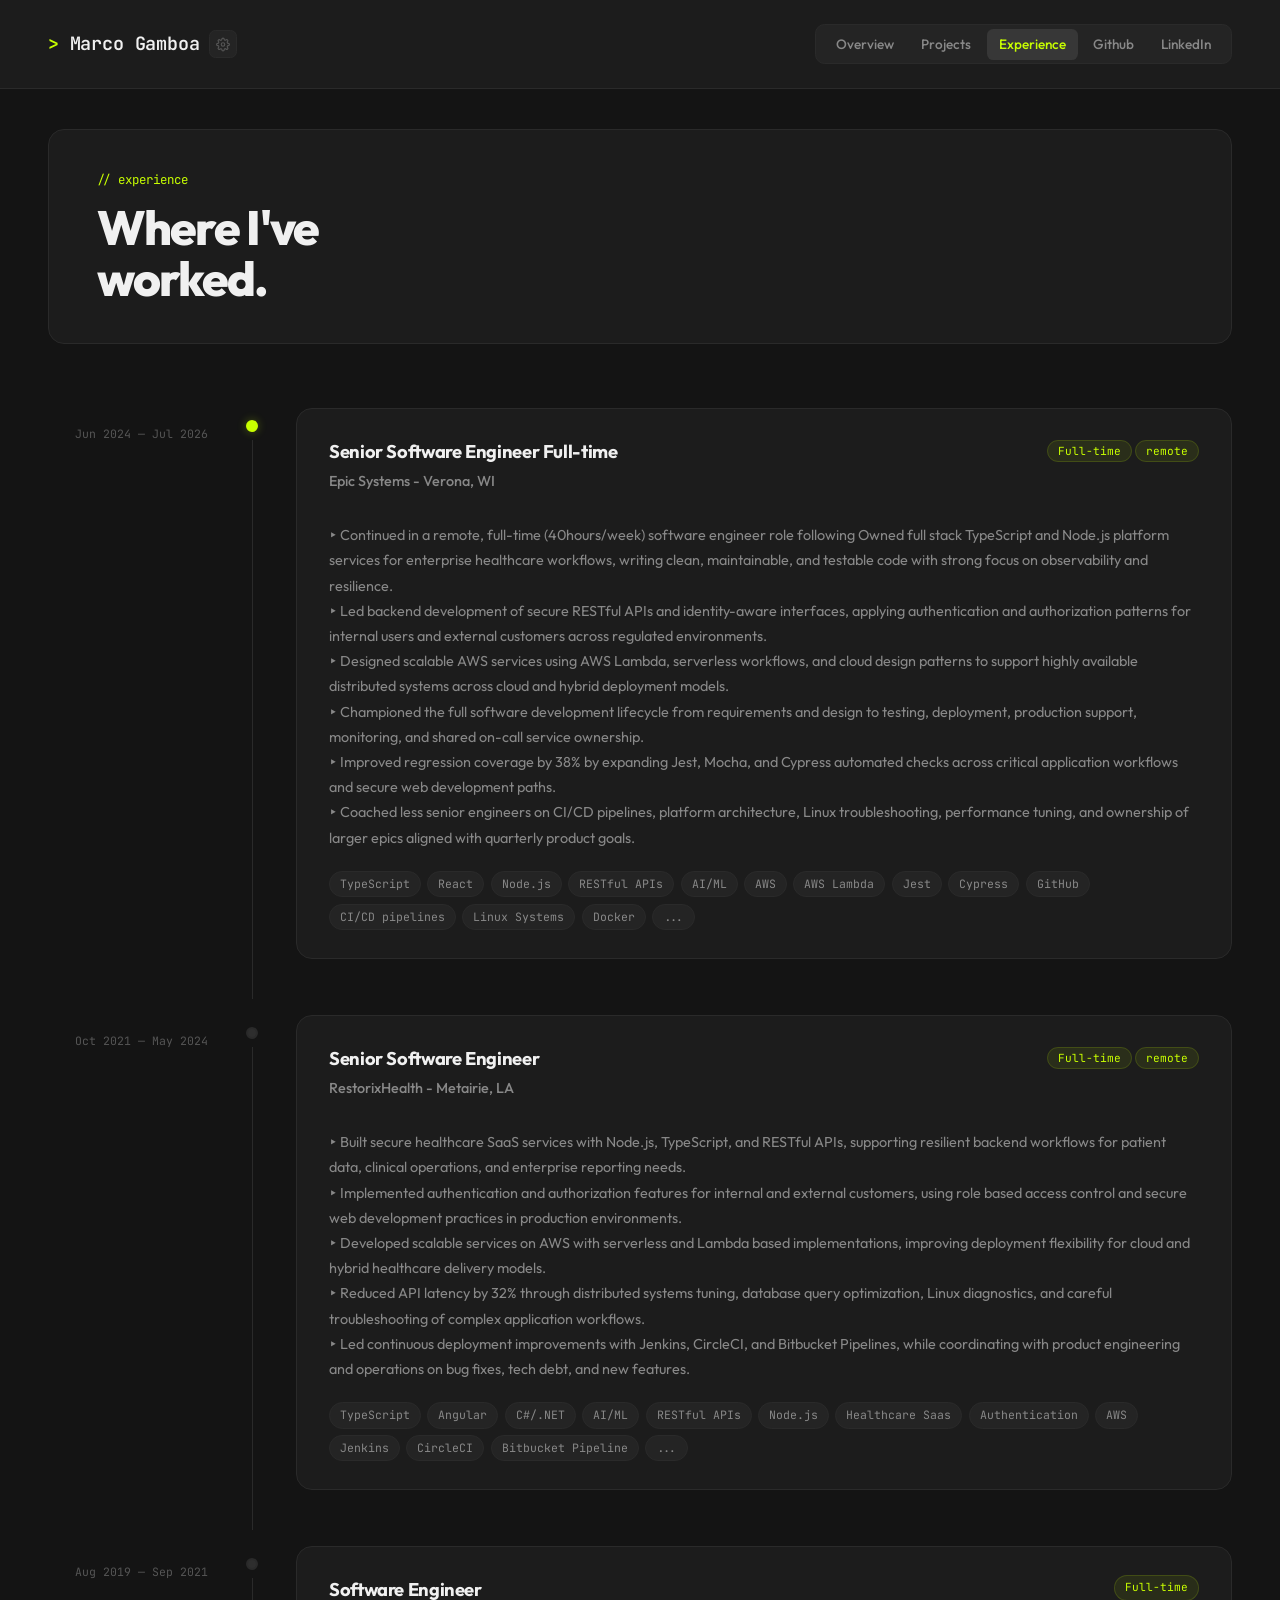
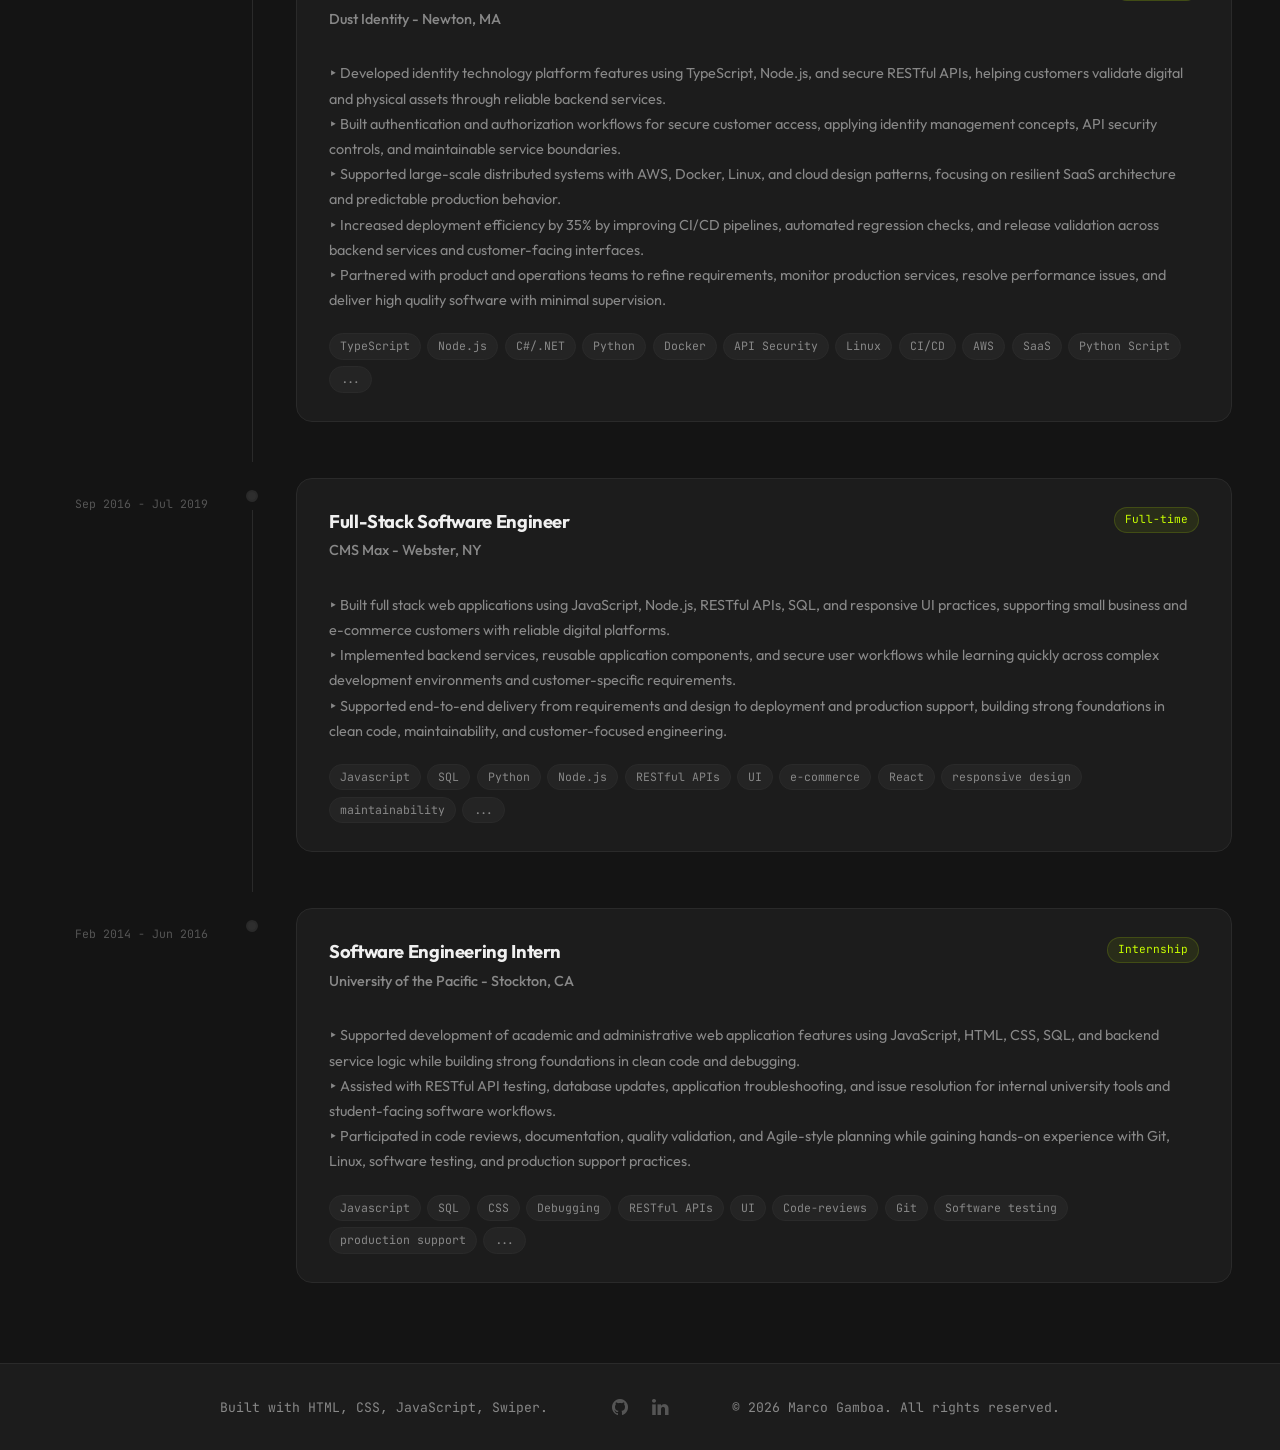
==== commit 971f0d21: "updated experience recently" ====
--- a/experience.html
+++ b/experience.html
@@ -29,9 +29,6 @@
                     <p class="experience-label">// experience</p>
                     <h2 class="experience-heading">Where I've<br>worked.</h2>
                 </div>
-                <a href="resume.pdf" download class="resume-btn">
-                    <i class="fa fa-download"></i> Download Resume
-                </a>
             </div>
 
             <div class="timeline">
@@ -52,7 +49,10 @@
                                     <h3 class="job-title">Senior Software Engineer Full-time</h3>
                                     <p class="job-company">Epic Systems - Verona, WI</p>
                                 </div>
-                                <span class="job-type">Full-time</span>
+                                <div>
+                                    <span class="job-type">Full-time</span>
+                                    <span class="job-type">remote</span>
+                                </div>
                             </div>
                             <p class="job-desc">
                                 ‣  Continued in a remote, full-time (40hours/week) software engineer role following Owned full stack TypeScript and Node.js platform services for enterprise healthcare workflows, writing clean, maintainable, and testable code with strong focus on observability and resilience.
@@ -67,6 +67,7 @@
                                 <span class="job-tag">React</span>
                                 <span class="job-tag">Node.js</span>
                                 <span class="job-tag">RESTful APIs</span>
+                                <span class="job-tag">AI/ML</span>
                                 <span class="job-tag">AWS</span>
                                 <span class="job-tag">AWS Lambda</span>
                                 <span class="job-tag">Jest</span>
@@ -97,19 +98,23 @@
                                     <h3 class="job-title">Senior Software Engineer</h3>
                                     <p class="job-company">RestorixHealth - Metairie, LA</p>
                                 </div>
-                                <span class="job-type">Full-time</span>
+                                <div>
+                                    <span class="job-type">Full-time</span>
+                                    <span class="job-type">remote</span>
+                                </div>
                             </div>
                             <p class="job-desc">
                                 ‣  Built secure healthcare SaaS services with Node.js, TypeScript, and RESTful APIs, supporting resilient backend workflows for patient data, clinical operations, and enterprise reporting needs.
                                 <br/>‣  Implemented authentication and authorization features for internal and external customers, using role based access control and secure web development practices in production environments.
                                 <br/>‣  Developed scalable services on AWS with serverless and Lambda based implementations, improving deployment flexibility for cloud and hybrid healthcare delivery models.
-                                <br/>‣  Reduced API latency by 32 percent through distributed systems tuning, database query optimization, Linux diagnostics, and careful troubleshooting of complex application workflows.
+                                <br/>‣  Reduced API latency by 32% through distributed systems tuning, database query optimization, Linux diagnostics, and careful troubleshooting of complex application workflows.
                                 <br/>‣  Led continuous deployment improvements with Jenkins, CircleCI, and Bitbucket Pipelines, while coordinating with product engineering and operations on bug fixes, tech debt, and new features.
                             </p>
                             <div class="job-tags">
                                 <span class="job-tag">TypeScript</span>
                                 <span class="job-tag">Angular</span>
                                 <span class="job-tag">C#/.NET</span>
+                                <span class="job-tag">AI/ML</span>
                                 <span class="job-tag">RESTful APIs</span>
                                 <span class="job-tag">Node.js</span>
                                 <span class="job-tag">Healthcare Saas</span>
@@ -143,49 +148,108 @@
                                 <span class="job-type">Full-time</span>
                             </div>
                             <p class="job-desc">
-                                Completed a second co-op focused on core application development and EDI support within a manufacturing ERP environment. Developed and maintained internal software using Progress OpenEdge ABL (4GL) and the Progress database, and built and enhanced reports supporting operational and business workflows. Supported Electronic Data Interchange (EDI) processes by troubleshooting data flow issues and ensuring accurate integration with customer and vendor systems. Assisted with automation validation to maintain reliable system performance and collaborated with end users and internal teams to translate business requirements into technical solutions.
-                            </p>
-                            <div class="job-tags">
-                                <span class="job-tag">Progress 4GL</span>
-                                <span class="job-tag">Progress DB</span>
-                                <span class="job-tag">EDI</span>
-                                <span class="job-tag">Excel</span>
-                            </div>
-                        </div>
-                    </div>
-                </div>
-
-                <div class="timeline-item">
-                    <div class="timeline-left">
-                        <span class="timeline-date">Aug 2023 - Nov 2023</span>
-                    </div>
-                    <div class="timeline-connector">
-                        <div class="timeline-dot"></div>
-                        <div class="timeline-line"></div>
-                    </div>
-                    <div class="timeline-right">
-                        <div class="timeline-card">
-                            <div class="timeline-card-header">
-                                <div>
-                                    <span class="timeline-date-mobile">Aug 2023 - Nov 2023</span>
-                                    <h3 class="job-title">Information Technology Co-op</h3>
-                                    <p class="job-company">Precision Strip Inc.</p>
-                                </div>
-                                <span class="job-type">Co-op</span>
-                            </div>
-                            <p class="job-desc">
-                                Design, develop, and maintain internal business systems and customer-facing software, including ERP and web applications. Translate business requirements into technical specifications, write and modify code, and handle testing, debugging, and deployment. Collaborate with end users and management to define solutions, prepare detailed program specifications, and ensure accurate data integration across interconnected systems. Coordinate installations, validate configurations, and implement improvements to ensure reliable, high-performing applications.
-                            </p>
-                            <div class="job-tags">
-                                <span class="job-tag">Progress 4GL</span>
-                                <span class="job-tag">Progress DB</span>
-                                <span class="job-tag">EDI</span>
-                                <span class="job-tag">Excel</span>
-                            </div>
-                        </div>
-                    </div>
-                </div>
-
+                                ‣ Developed identity technology platform features using TypeScript, Node.js, and secure RESTful APIs, helping customers validate digital and physical assets through reliable backend services.
+                                <br/>‣ Built authentication and authorization workflows for secure customer access, applying identity management concepts, API security controls, and maintainable service boundaries.
+                                <br/>‣ Supported large-scale distributed systems with AWS, Docker, Linux, and cloud design patterns, focusing on resilient SaaS architecture and predictable production behavior.
+                                <br/>‣ Increased deployment efficiency by 35% by improving CI/CD pipelines, automated regression checks, and release validation across backend services and customer-facing interfaces.
+                                <br/>‣ Partnered with product and operations teams to refine requirements, monitor production services, resolve performance issues, and deliver high quality software with minimal supervision.
+                            </p>
+                            <div class="job-tags">
+                                <span class="job-tag">TypeScript</span>
+                                <span class="job-tag">Node.js</span>
+                                <span class="job-tag">C#/.NET</span>
+                                <span class="job-tag">Python</span>
+                                <span class="job-tag">Docker</span>
+                                <span class="job-tag">API Security</span>
+                                <span class="job-tag">Linux</span>
+                                <span class="job-tag">CI/CD</span>
+                                <span class="job-tag">AWS</span>
+                                <span class="job-tag">SaaS</span>
+                                <span class="job-tag">Python Script</span>
+                                <span class="job-tag">...</span>
+                            </div>
+                        </div>
+                    </div>
+                </div>
+
+                <div class="timeline-item">
+                    <div class="timeline-left">
+                        <span class="timeline-date">Sep 2016 - Jul 2019</span>
+                    </div>
+                    <div class="timeline-connector">
+                        <div class="timeline-dot"></div>
+                        <div class="timeline-line"></div>
+                    </div>
+                    <div class="timeline-right">
+                        <div class="timeline-card">
+                            <div class="timeline-card-header">
+                                <div>
+                                    <span class="timeline-date-mobile">Sep 2016 - Jul 2019</span>
+                                    <h3 class="job-title">Full-Stack Software Engineer</h3>
+                                    <p class="job-company">CMS Max - Webster, NY</p>
+                                </div>
+                                <span class="job-type">Full-time</span>
+                            </div>
+                            <p class="job-desc">
+                                ‣ Built full stack web applications using JavaScript, Node.js, RESTful APIs, SQL, and responsive UI practices, supporting small business and e-commerce customers with reliable digital platforms.
+                                <br/>‣ Implemented backend services, reusable application components, and secure user workflows while learning quickly across complex development environments and customer-specific requirements.
+                                <br/>‣ Supported end-to-end delivery from requirements and design to deployment and production support, building strong foundations in clean code, maintainability, and customer-focused engineering.
+                            </p>
+                            <div class="job-tags">
+                                <span class="job-tag">Javascript</span>
+                                <span class="job-tag">SQL</span>
+                                <span class="job-tag">Python</span>
+                                <span class="job-tag">Node.js</span>
+                                <span class="job-tag">RESTful APIs</span>
+                                <span class="job-tag">UI</span>
+                                <span class="job-tag">e-commerce</span>
+                                <span class="job-tag">React</span>
+                                <span class="job-tag">responsive design</span>
+                                <span class="job-tag">maintainability</span>
+                                <span class="job-tag">...</span>
+                            </div>
+                        </div>
+                    </div>
+                </div>
+                <div class="timeline-item">
+                    <div class="timeline-left">
+                        <span class="timeline-date">Feb 2014 - Jun 2016</span>
+                    </div>
+                    <div class="timeline-connector">
+                        <div class="timeline-dot"></div>
+                        <div class="timeline-line"></div>
+                    </div>
+                    <div class="timeline-right">
+                        <div class="timeline-card">
+                            <div class="timeline-card-header">
+                                <div>
+                                    <span class="timeline-date-mobile">Feb 2014 - Jun 2016</span>
+                                    <h3 class="job-title">Software Engineering Intern</h3>
+                                    <p class="job-company">University of the Pacific - Stockton, CA</p>
+                                </div>
+                                <span class="job-type">Internship</span>
+                            </div>
+                            <p class="job-desc">
+                                ‣ Supported development of academic and administrative web application features using JavaScript, HTML, CSS, SQL, and backend service logic while building strong foundations in clean code and debugging.
+                                <br/>‣ Assisted with RESTful API testing, database updates, application troubleshooting, and issue resolution for internal university tools and student-facing software workflows.
+                                <br/>‣ Participated in code reviews, documentation, quality validation, and Agile-style planning while gaining hands-on experience with Git, Linux, software testing, and production support practices.
+                            </p>
+                            <div class="job-tags">
+                                <span class="job-tag">Javascript</span>
+                                <span class="job-tag">SQL</span>
+                                <span class="job-tag">CSS</span>
+                                <span class="job-tag">Debugging</span>
+                                <span class="job-tag">RESTful APIs</span>
+                                <span class="job-tag">UI</span>
+                                <span class="job-tag">Code-reviews</span>
+                                <span class="job-tag">Git</span>
+                                <span class="job-tag">Software testing</span>
+                                <span class="job-tag">production support</span>
+                                <span class="job-tag">...</span>
+                            </div>
+                        </div>
+                    </div>
+                </div>
             </div>
         </section>
 
--- a/style.css
+++ b/style.css
@@ -627,6 +627,10 @@
     gap: 1.5rem;
 }
 
+.mt-20 {
+    margin-top: 20px;
+}
+
 .writeup-block h3 {
     font-size: 0.82rem;
     font-weight: 700;
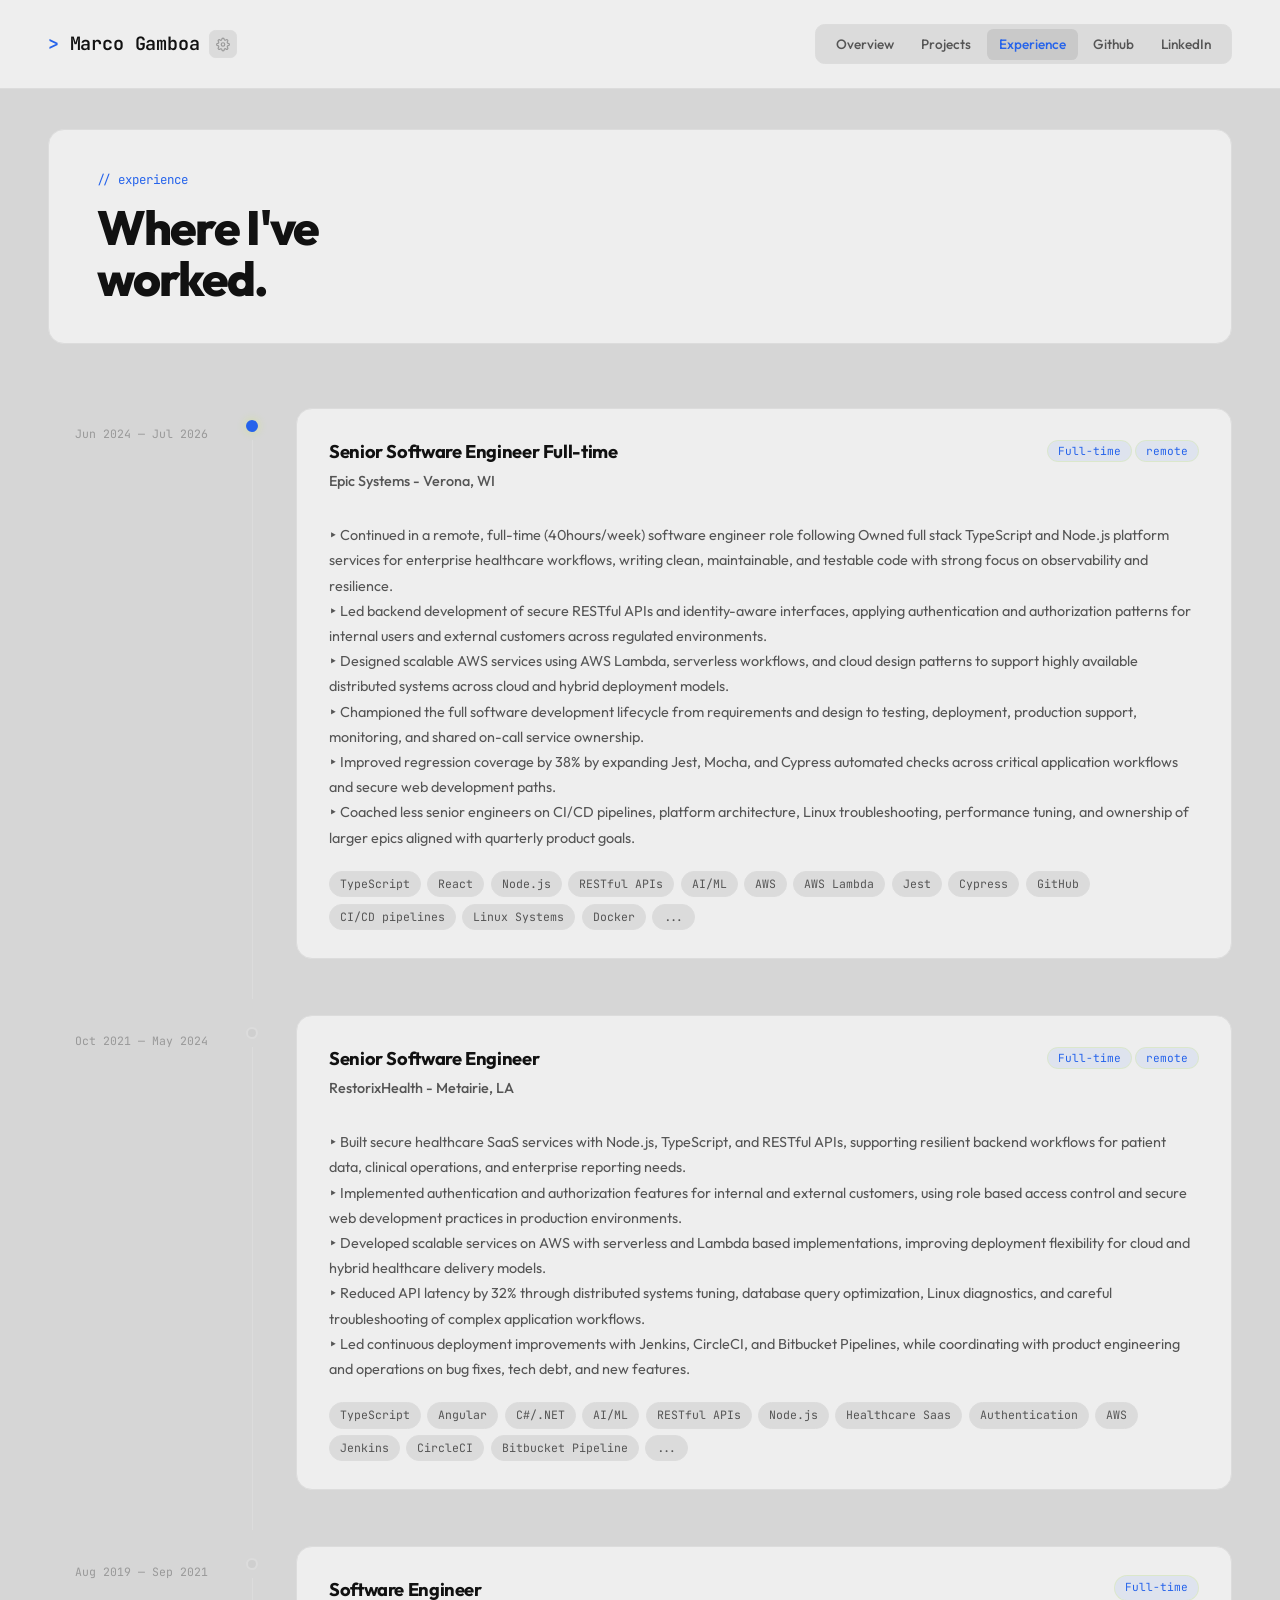
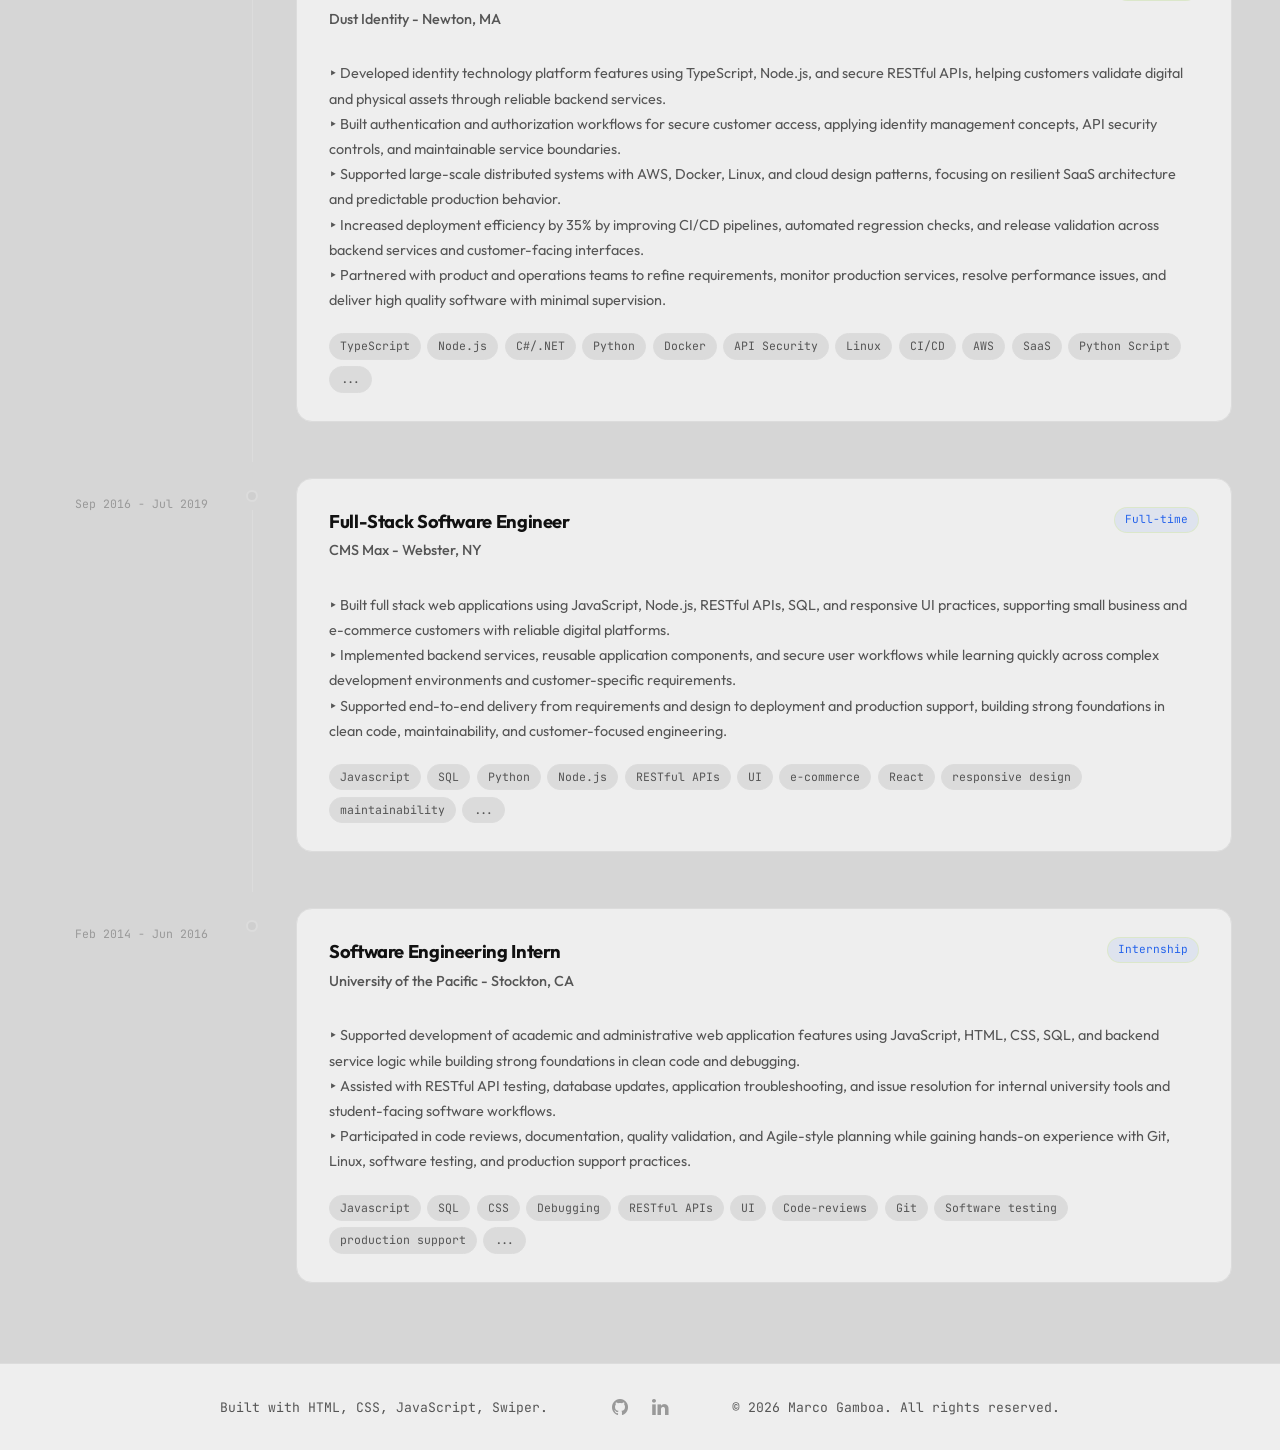
==== commit bf706062: "update linkedin profile" ====
--- a/experience.html
+++ b/experience.html
@@ -18,7 +18,7 @@
                     <li><a href="projects.html">Projects</a></li>
                     <li><a href="experience.html" class="active">Experience</a></li>
                     <li><a href="https://github.com/techlabs53" target="_blank">Github</a></li>
-                    <li><a href="https://www.linkedin.com/in/marco-gamboa-48a4343c7" target="_blank">LinkedIn</a></li>
+                    <li><a href="https://www.linkedin.com/in/marco-gamboa-4b9b4542a" target="_blank">LinkedIn</a></li>
                 </ul>
             </nav>
         </header>
@@ -257,7 +257,7 @@
             <span>Built with HTML, CSS, JavaScript, Swiper.</span>
             <div class="footer-socials">
                 <a href="https://github.com/techlabs53" target="_blank"><i class="fa fa-github"></i></a>
-                <a href="https://www.linkedin.com/in/marco-gamboa-48a4343c7" target="_blank"><i class="fa fa-linkedin"></i></a>
+                <a href="https://www.linkedin.com/in/marco-gamboa-4b9b4542a" target="_blank"><i class="fa fa-linkedin"></i></a>
             </div>
             <span>© 2026 Marco Gamboa. All rights reserved.</span>
         </footer>
--- a/style.css
+++ b/style.css
@@ -94,6 +94,11 @@
     background-color: var(--accent-active);
 }
 
+.sub-title {
+    text-align: center;
+    font-size: 32px;
+}
+
 .header-left {
     display: flex;
     align-items: center;
